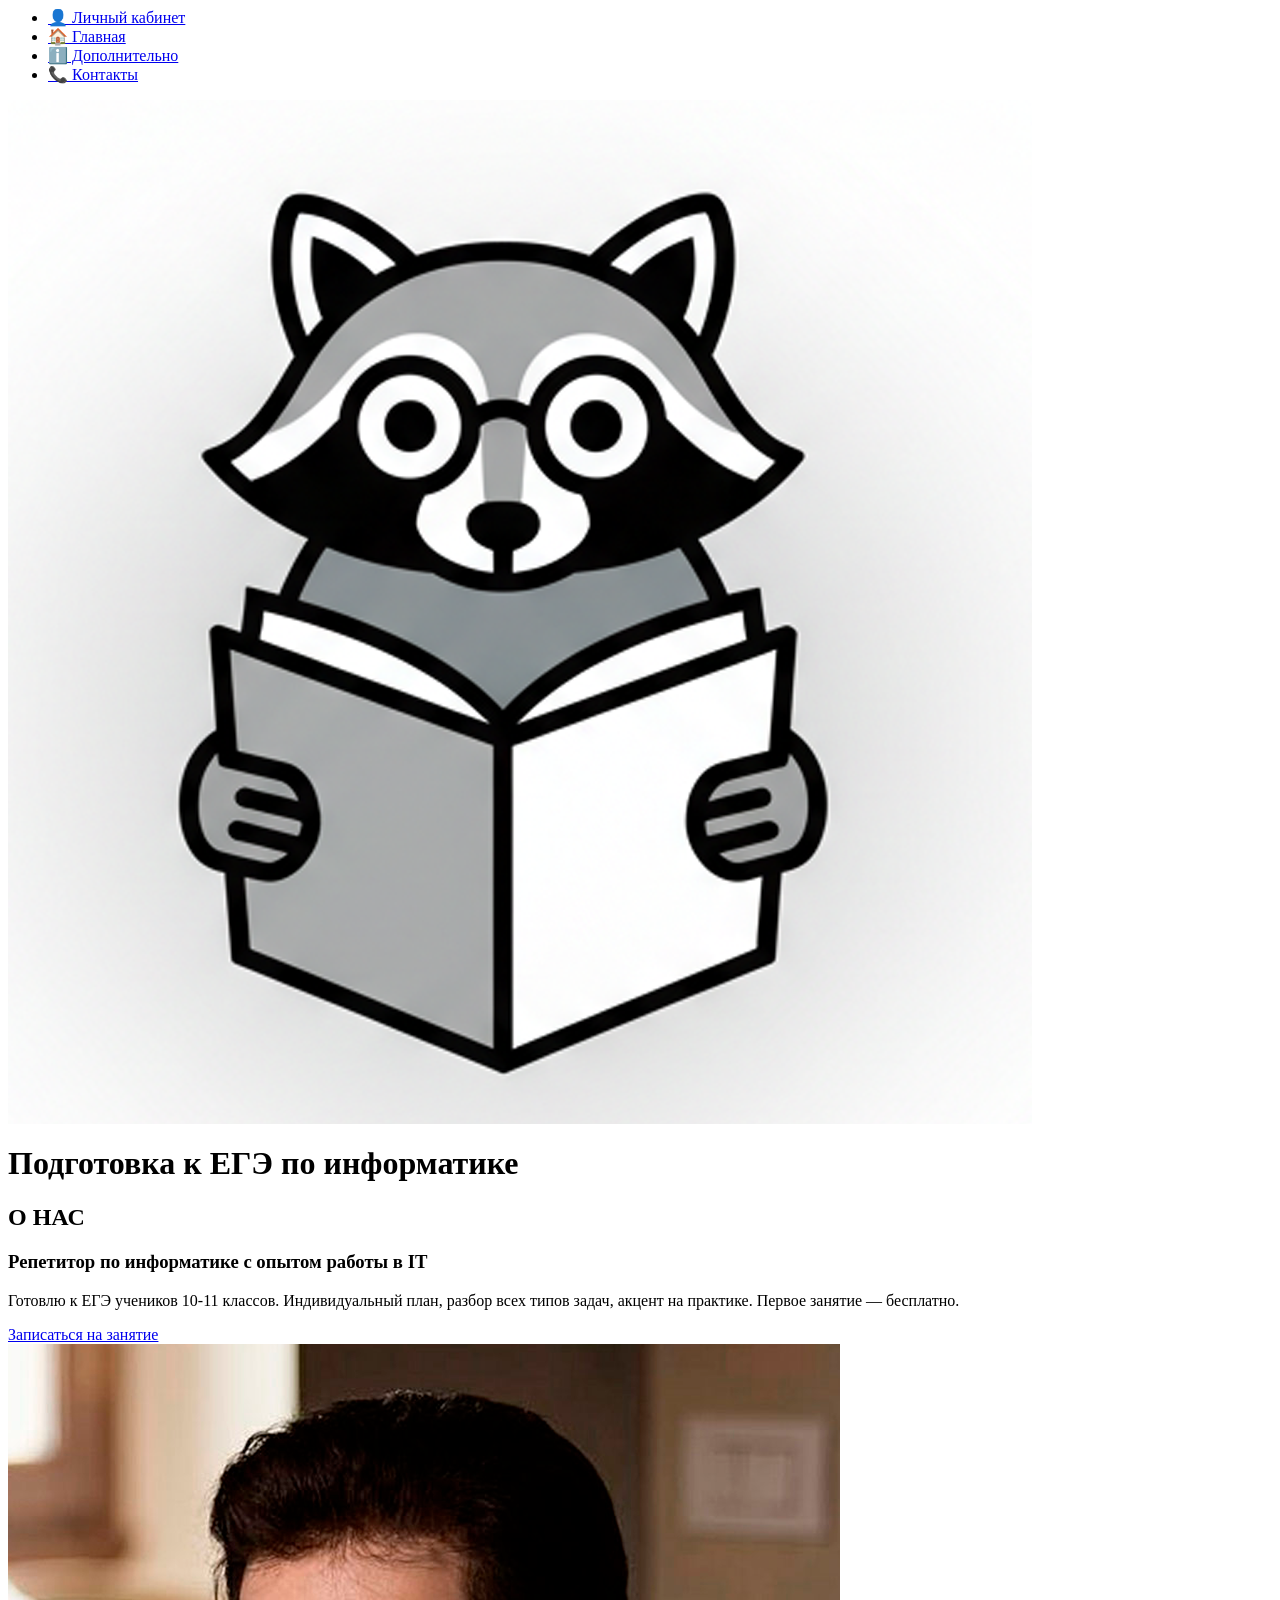
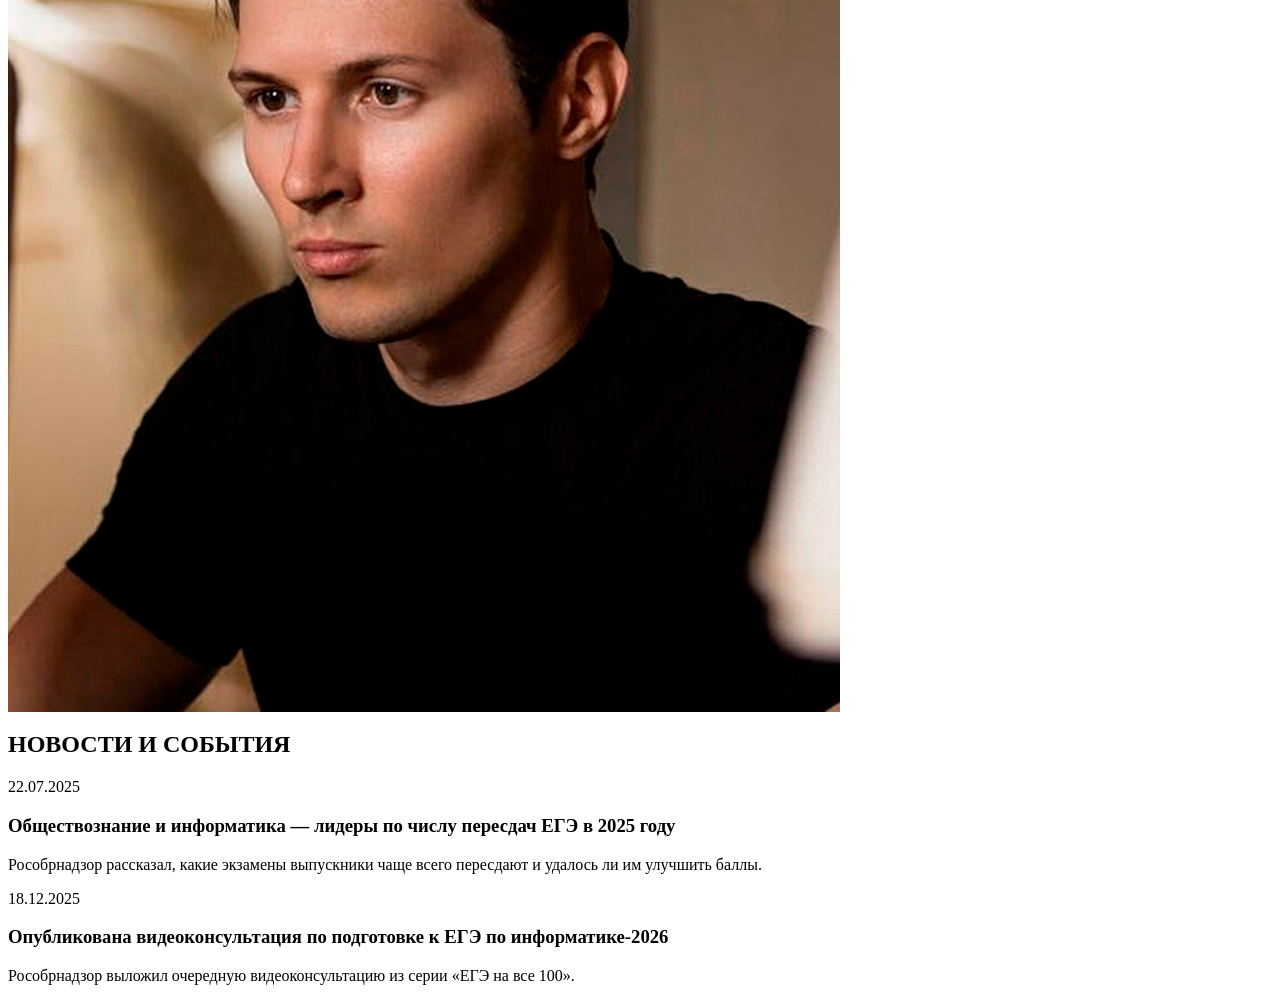
==== index.html @ 3fd27330 "Add files via upload" ====
<html lang="ru">
<head>
    <meta charset="UTF-8">
    <meta name="viewport" content="width=device-width, initial-scale=1.0">
    <title>Подготовка к ЕГЭ по информатике</title>
    <link rel="stylesheet" href="css/style.css">
    <link href="https://fonts.googleapis.com/css2?family=Inter:wght@400;500;600;700&family=Montserrat:wght@600&display=swap" rel="stylesheet">
</head>
<body>    
    <div class="sidebar">
        <ul>
            <li><a href="lk_prew.html">👤 Личный кабинет</a></li>
            <li><a href="index.html" class="active">🏠 Главная</a></li>
            <li><a href="info.html">ℹ️ Дополнительно</a></li>
            <li><a href="contacts.html">📞 Контакты</a></li>
        </ul>
    </div>
    
    <div class="head-block">
        <div class="logo" id="logoContainer">
            <img src="logo.png" alt="Логотип" onerror="this.src='data:image/svg+xml;utf8,<svg xmlns=\'http://www.w3.org/2000/svg\' width=\'40\' height=\'40\' viewBox=\'0 0 24 24\'><circle cx=\'12\' cy=\'12\' r=\'12\' fill=\'%231e293b\'/><text x=\'6\' y=\'18\' font-family=\'Inter\' font-size=\'14\' fill=\'white\'>ЕГЭ</text></svg>'">
        </div>
        <h1>Подготовка к ЕГЭ по информатике</h1>
    </div>
    
    <div id="about">
        <div class="about-content">
            <h2>О НАС</h2>
            <h3>Репетитор по информатике с опытом работы в IT</h3>
            <p>Готовлю к ЕГЭ учеников 10-11 классов. Индивидуальный план, разбор всех типов задач, акцент на практике. Первое занятие — бесплатно.</p>
            <a href="contacts.html" class="btn">Записаться на занятие</a>
        </div>
        <div class="about-photo">
            <div class="photo">
                <img src="ppl.png" alt="Команда" onerror="this.src='data:image/svg+xml;utf8,<svg width=\'400\' height=\'300\' xmlns=\'http://www.w3.org/2000/svg\'><rect width=\'400\' height=\'300\' fill=\'%23e2e8f0\'/><text x=\'50%\' y=\'50%\' font-family=\'Inter\' font-size=\'20\' fill=\'%23475669\' text-anchor=\'middle\' dy=\'.3em\'>Фото</text></svg>'">
            </div>
        </div>
    </div>
    
    <div id="news">
        <div class="text">
            <h2>НОВОСТИ И СОБЫТИЯ</h2>
        </div>
        <div class="news-grid">
            <div class="news-card">
                <span class="news-date">22.07.2025</span>
                <h3 class="news-title">Обществознание и информатика — лидеры по числу пересдач ЕГЭ в 2025 году</h3>
                <p class="news-excerpt">Рособрнадзор рассказал, какие экзамены выпускники чаще всего пересдают и удалось ли им улучшить баллы.</p>
            </div>
            
            <div class="news-card">
                <span class="news-date">18.12.2025</span>
                <h3 class="news-title">Опубликована видеоконсультация по подготовке к ЕГЭ по информатике-2026</h3>
                <p class="news-excerpt">Рособрнадзор выложил очередную видеоконсультацию из серии «ЕГЭ на все 100».</p>
            </div>
        </div>
    </div>
</body>
</html>
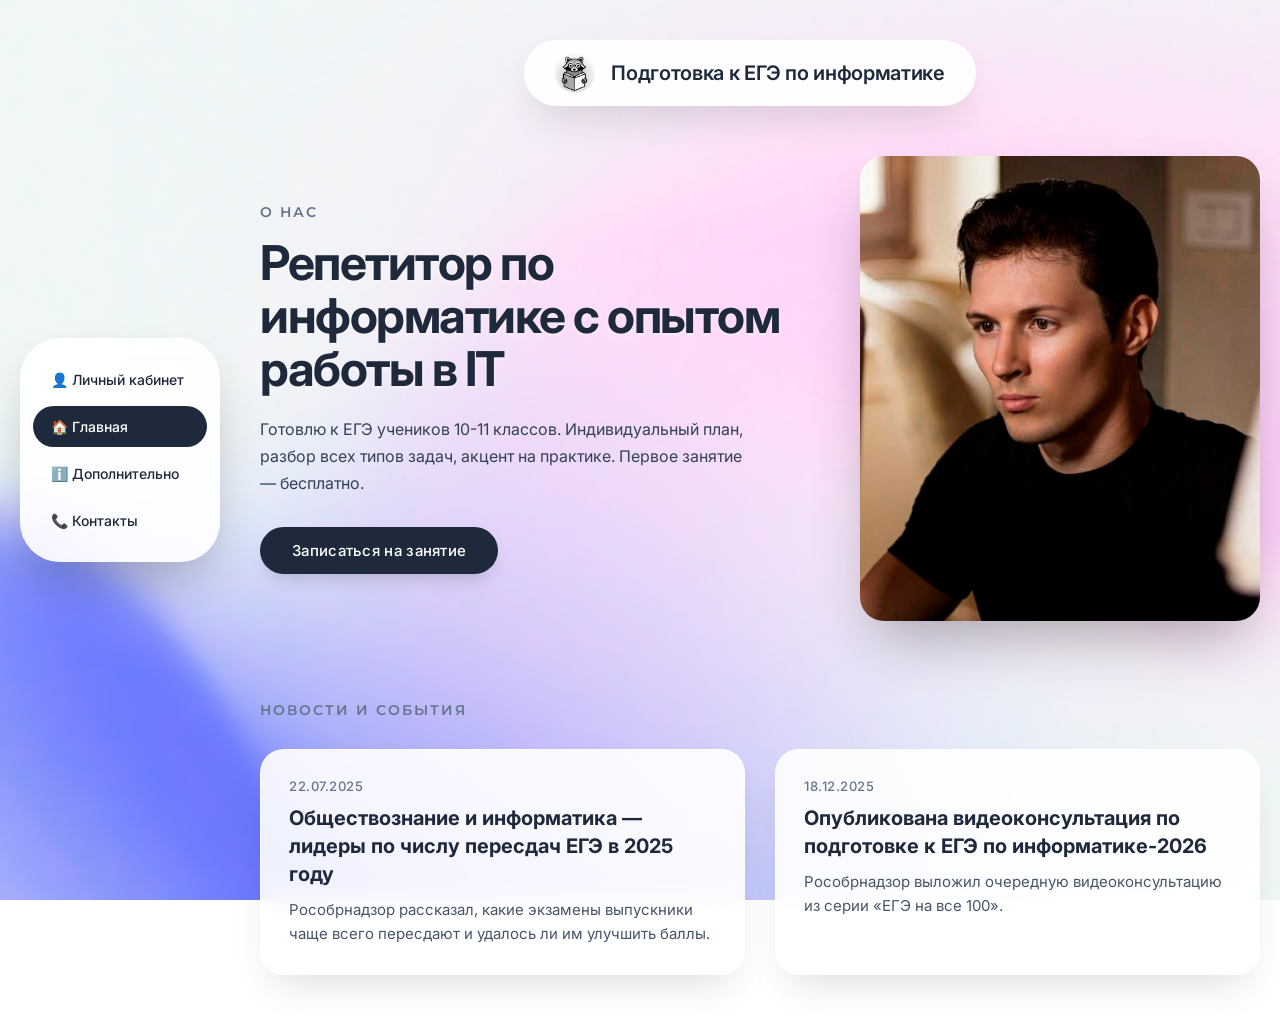
==== commit 593330a2: "Update index.html" ====
--- a/index.html
+++ b/index.html
@@ -3,7 +3,7 @@
     <meta charset="UTF-8">
     <meta name="viewport" content="width=device-width, initial-scale=1.0">
     <title>Подготовка к ЕГЭ по информатике</title>
-    <link rel="stylesheet" href="css/style.css">
+    <link rel="stylesheet" href="style.css">
     <link href="https://fonts.googleapis.com/css2?family=Inter:wght@400;500;600;700&family=Montserrat:wght@600&display=swap" rel="stylesheet">
 </head>
 <body>    
@@ -56,4 +56,4 @@
         </div>
     </div>
 </body>
-</html>+</html>
--- a/style.css
+++ b/style.css
@@ -0,0 +1,742 @@
+/* ===== ОСНОВНЫЕ СТИЛИ ===== */
+* {
+    margin: 0;
+    padding: 0;
+    box-sizing: border-box;
+}
+
+body {
+    font-family: 'Inter', -apple-system, BlinkMacSystemFont, 'Segoe UI', Roboto, sans-serif;
+    background: url('../backg.jpg') no-repeat center center fixed;
+    background-size: cover;
+    min-height: 100vh;
+    display: flex;
+    flex-direction: column;
+    align-items: center;
+    position: relative;
+    padding: 20px;
+    color: #1e293b;
+}
+
+/* ===== НАВИГАЦИЯ ===== */
+.sidebar {
+    position: fixed;
+    left: 20px;
+    top: 50%;
+    transform: translateY(-50%);
+    background: rgba(255, 255, 255, 0.9);
+    backdrop-filter: blur(10px);
+    -webkit-backdrop-filter: blur(10px);
+    border-radius: 40px;
+    padding: 20px 12px;
+    width: 200px;
+    box-shadow: 0 25px 50px -12px rgba(0, 0, 0, 0.25);
+    z-index: 1000;
+    border: 1px solid rgba(255, 255, 255, 0.5);
+}
+
+.sidebar ul {
+    list-style: none;
+    display: flex;
+    flex-direction: column;
+    gap: 6px;
+}
+
+.sidebar a {
+    text-decoration: none;
+    color: #1e293b;
+    font-weight: 500;
+    padding: 12px 18px;
+    display: block;
+    border-radius: 24px;
+    transition: all 0.2s ease;
+    font-size: 14px;
+}
+
+.sidebar a:hover {
+    background: #1e293b;
+    color: white;
+}
+
+.sidebar a.active {
+    background: #1e293b;
+    color: white;
+}
+
+/* ===== ШАПКА (УМЕНЬШЕНА) ===== */
+.head-block {
+    background: rgba(255, 255, 255, 0.9);
+    backdrop-filter: blur(10px);
+    -webkit-backdrop-filter: blur(10px);
+    border-radius: 40px;
+    padding: 12px 30px;
+    display: flex;
+    align-items: center;
+    gap: 16px;
+    margin-top: 20px;
+    margin-left: 220px;
+    box-shadow: 0 20px 40px -12px rgba(0, 0, 0, 0.15);
+    border: 1px solid rgba(255, 255, 255, 0.6);
+    width: fit-content;
+}
+
+/* ===== ЛОГОТИП (УМЕНЬШЕН) ===== */
+.logo {
+    width: 40px;
+    height: 40px;
+    background: #1e293b;
+    border-radius: 20px;
+    display: flex;
+    align-items: center;
+    justify-content: center;
+    overflow: hidden;
+}
+
+.logo img {
+    width: 100%;
+    height: 100%;
+    object-fit: cover;
+    display: block;
+}
+
+/* ===== ЗАГОЛОВОК (УМЕНЬШЕН) ===== */
+h1 {
+    margin: 0;
+    font-size: 20px;
+    font-weight: 600;
+    color: #1e293b;
+    letter-spacing: -0.3px;
+}
+
+/* ===== ОСНОВНЫЕ СЕКЦИИ ===== */
+#about {
+    margin-top: 30px;
+    margin-left: 240px;
+    width: 1000px;
+    max-width: calc(100% - 240px);
+    scroll-margin-top: 30px;
+    padding: 20px 0;
+    display: flex;
+    gap: 50px;
+    align-items: center;
+}
+
+.about-content {
+    flex: 1;
+}
+
+.about-content h2 {
+    margin: 0 0 16px 0;
+    font-family: 'Montserrat', 'Inter', sans-serif;
+    font-size: 14px;
+    font-weight: 600;
+    letter-spacing: 2px;
+    text-transform: uppercase;
+    color: #64748b;
+}
+
+.about-content h3 {
+    margin: 0 0 20px 0;
+    font-size: 48px;
+    font-weight: 700;
+    color: #1e293b;
+    letter-spacing: -1.5px;
+    line-height: 1.1;
+    text-shadow: 0 2px 4px rgba(255,255,255,0.5);
+}
+
+.about-content p {
+    margin: 0 0 30px 0;
+    font-size: 16px;
+    line-height: 1.7;
+    color: #334155;
+    font-weight: 400;
+    max-width: 500px;
+}
+
+.about-photo {
+    flex: 1;
+    max-width: 400px;
+}
+
+.about-photo .photo {
+    width: 100%;
+    border-radius: 24px;
+    overflow: hidden;
+    box-shadow: 0 30px 60px -15px rgba(0, 0, 0, 0.3);
+}
+
+.photo img {
+    width: 100%;
+    height: auto;
+    display: block;
+}
+
+/* ===== КНОПКА ===== */
+.btn {
+    display: inline-block;
+    background: #1e293b;
+    color: white;
+    text-decoration: none;
+    padding: 14px 32px;
+    border-radius: 40px;
+    font-weight: 500;
+    font-size: 15px;
+    letter-spacing: 0.3px;
+    transition: all 0.2s ease;
+    border: none;
+    cursor: pointer;
+    box-shadow: 0 10px 20px -8px rgba(0, 0, 0, 0.2);
+}
+
+.btn:hover {
+    background: #0f172a;
+    transform: translateY(-2px);
+    box-shadow: 0 15px 30px -8px rgba(0, 0, 0, 0.3);
+}
+
+/* ===== НОВОСТИ ===== */
+#news {
+    margin-top: 20px;
+    margin-left: 240px;
+    width: 1000px;
+    max-width: calc(100% - 240px);
+    scroll-margin-top: 30px;
+    padding: 40px 0;
+}
+
+#news .text h2 {
+    font-family: 'Montserrat', 'Inter', sans-serif;
+    font-size: 14px;
+    font-weight: 600;
+    letter-spacing: 2px;
+    text-transform: uppercase;
+    color: #64748b;
+    margin-bottom: 30px;
+}
+
+.news-grid {
+    display: grid;
+    grid-template-columns: repeat(2, 1fr);
+    gap: 30px;
+}
+
+.news-card {
+    background: rgba(255, 255, 255, 0.9);
+    backdrop-filter: blur(10px);
+    -webkit-backdrop-filter: blur(10px);
+    border-radius: 24px;
+    padding: 28px;
+    border: 1px solid rgba(255, 255, 255, 0.8);
+    box-shadow: 0 20px 40px -15px rgba(0, 0, 0, 0.15);
+}
+
+.news-date {
+    font-size: 13px;
+    color: #64748b;
+    font-weight: 500;
+    margin-bottom: 10px;
+    display: block;
+    text-transform: uppercase;
+    letter-spacing: 0.5px;
+}
+
+.news-title {
+    font-size: 20px;
+    font-weight: 700;
+    color: #1e293b;
+    margin-bottom: 10px;
+    line-height: 1.4;
+}
+
+.news-excerpt {
+    font-size: 15px;
+    color: #475569;
+    line-height: 1.6;
+    margin-bottom: 0;
+}
+
+/* ===== АНИМАЦИИ ===== */
+@keyframes fadeIn {
+    from {
+        opacity: 0;
+        transform: translateY(20px);
+    }
+    to {
+        opacity: 1;
+        transform: translateY(0);
+    }
+}
+
+#about, #news {
+    animation: fadeIn 0.6s ease-out;
+}
+
+/* ===== СКРОЛЛ ===== */
+html {
+    scroll-behavior: smooth;
+}
+
+/* ===== МОБИЛЬНАЯ ВЕРСИЯ ===== */
+
+/* Планшеты (горизонтальная ориентация) */
+@media (max-width: 1200px) and (min-width: 769px) {
+    .sidebar {
+        position: fixed;
+        left: 10px;
+        width: 180px;
+        padding: 20px 12px;
+    }
+    
+    .sidebar a {
+        padding: 12px 16px;
+        font-size: 14px;
+    }
+    
+    .head-block {
+        margin-left: 200px;
+        padding: 16px 30px;
+    }
+    
+    .head-block h1 {
+        font-size: 24px;
+    }
+    
+    #about, #news, #contacts, #booking, #about-course, #login-section {
+        margin-left: 200px;
+        width: calc(100% - 220px);
+    }
+}
+
+/* Планшеты (вертикальная ориентация) и большие телефоны */
+@media (max-width: 768px) {
+    body {
+        padding: 10px;
+    }
+    
+    /* Мобильное меню - ВВЕРХУ ЭКРАНА */
+    .sidebar {
+        position: relative;
+        left: 0;
+        top: 0;
+        transform: none;
+        width: 100%;
+        margin: 0 0 15px 0;
+        padding: 12px;
+        background: rgba(255, 255, 255, 0.95);
+        backdrop-filter: blur(10px);
+        -webkit-backdrop-filter: blur(10px);
+        border-radius: 30px;
+    }
+    
+    .sidebar ul {
+        flex-direction: row;
+        flex-wrap: wrap;
+        justify-content: center;
+        gap: 5px;
+    }
+    
+    .sidebar a {
+        padding: 10px 16px;
+        font-size: 14px;
+        white-space: nowrap;
+        border-radius: 30px;
+    }
+    
+    /* Шапка */
+    .head-block {
+        margin: 0 0 15px 0;
+        width: 100%;
+        padding: 12px 20px;
+    }
+    
+    .head-block h1 {
+        font-size: 18px;
+    }
+    
+    /* Логотип в мобильной версии */
+    .logo {
+        width: 40px;
+        height: 40px;
+    }
+    
+    /* Основные секции */
+    #about, #news, #contacts, #booking, #about-course, #login-section {
+        margin: 15px 0;
+        width: 100%;
+        max-width: 100%;
+        padding: 20px 0;
+    }
+    
+    /* Для страницы контактов */
+    #contacts {
+        flex-direction: column;
+        gap: 25px;
+    }
+    
+    .contacts-content h3 {
+        font-size: 32px;
+    }
+    
+    .contact-item {
+        max-width: 100%;
+    }
+    
+    .contacts-photo {
+        max-width: 100%;
+        left: 0;
+        top: 0;
+    }
+    
+    /* Для страницы информации */
+    #about-course .text h3 {
+        font-size: 32px;
+    }
+    
+    .info-grid,
+    .features-list,
+    .reviews-grid,
+    .prices-grid {
+        grid-template-columns: 1fr;
+        gap: 15px;
+    }
+    
+    .info-card,
+    .news-card,
+    .price-card,
+    .review-card {
+        padding: 24px;
+    }
+    
+    /* Формы */
+    form, .login-card {
+        padding: 25px;
+    }
+    
+    .form-group input {
+        padding: 16px 20px;
+    }
+    
+    .login-btn, .price-btn, .btn, input[type="submit"] {
+        padding: 16px 24px;
+        font-size: 16px;
+    }
+    
+    /* Заголовки */
+    .text h2, .contacts-content h2, #about-course .text h2 {
+        font-size: 12px;
+    }
+    
+    .text h3, .contacts-content h3, #about-course .text h3, .login-header h3 {
+        font-size: 28px;
+    }
+    
+    /* Радиокнопки */
+    .radio-group {
+        flex-direction: column;
+        gap: 12px;
+        align-items: flex-start;
+        padding-left: 10px;
+    }
+}
+
+/* Маленькие телефоны */
+@media (max-width: 480px) {
+    .sidebar {
+        padding: 10px;
+    }
+    
+    .sidebar a {
+        padding: 8px 14px;
+        font-size: 13px;
+    }
+    
+    .head-block {
+        padding: 10px 16px;
+    }
+    
+    .head-block h1 {
+        font-size: 16px;
+    }
+    
+    .logo {
+        width: 36px;
+        height: 36px;
+    }
+    
+    .text h3, .contacts-content h3, #about-course .text h3, .login-header h3 {
+        font-size: 24px;
+    }
+    
+    .info-card,
+    .news-card,
+    .price-card,
+    .review-card {
+        padding: 20px;
+    }
+    
+    .info-card h3 {
+        font-size: 20px !important;
+    }
+    
+    .price-value {
+        font-size: 32px;
+    }
+    
+    .price-old {
+        font-size: 18px;
+    }
+    
+    form, .login-card {
+        padding: 20px;
+    }
+    
+    .form-group input {
+        padding: 14px 18px;
+        font-size: 15px;
+    }
+    
+    .login-btn, .price-btn, .btn, input[type="submit"] {
+        padding: 14px 20px;
+        font-size: 15px;
+    }
+    
+    .contact-item {
+        padding: 10px 16px;
+    }
+    
+    .contact-icon {
+        width: 36px;
+        height: 36px;
+        font-size: 16px;
+    }
+}
+
+/* Очень маленькие телефоны */
+@media (max-width: 320px) {
+    .sidebar a {
+        padding: 6px 12px;
+        font-size: 12px;
+    }
+    
+    .head-block h1 {
+        font-size: 14px;
+    }
+    
+    .text h3, .contacts-content h3, #about-course .text h3, .login-header h3 {
+        font-size: 22px;
+    }
+    
+    .price-value {
+        font-size: 28px;
+    }
+}
+/* ===== АНИМАЦИИ ===== */
+@keyframes fadeInUp {
+    from {
+        opacity: 0;
+        transform: translateY(20px);
+    }
+    to {
+        opacity: 1;
+        transform: translateY(0);
+    }
+}
+
+@keyframes fadeIn {
+    from {
+        opacity: 0;
+    }
+    to {
+        opacity: 1;
+    }
+}
+
+@keyframes slideInLeft {
+    from {
+        opacity: 0;
+        transform: translateX(-30px);
+    }
+    to {
+        opacity: 1;
+        transform: translateX(0);
+    }
+}
+
+@keyframes slideInRight {
+    from {
+        opacity: 0;
+        transform: translateX(30px);
+    }
+    to {
+        opacity: 1;
+        transform: translateX(0);
+    }
+}
+
+@keyframes scaleIn {
+    from {
+        opacity: 0;
+        transform: scale(0.95);
+    }
+    to {
+        opacity: 1;
+        transform: scale(1);
+    }
+}
+
+/* ===== АНИМАЦИИ ===== */
+@keyframes slideUp {
+    from {
+        opacity: 0;
+        transform: translateY(40px);
+    }
+    to {
+        opacity: 1;
+        transform: translateY(0);
+    }
+}
+
+@keyframes slideUpLight {
+    from {
+        opacity: 0;
+        transform: translateY(20px);
+    }
+    to {
+        opacity: 1;
+        transform: translateY(0);
+    }
+}
+
+@keyframes fadeIn {
+    from {
+        opacity: 0;
+    }
+    to {
+        opacity: 1;
+    }
+}
+
+/* ===== ОСНОВНЫЕ АНИМАЦИИ ДЛЯ ВСЕХ ЭЛЕМЕНТОВ ===== */
+
+/* Шапка */
+.head-block {
+    animation: slideUp 0.5s ease-out;
+}
+
+/* Основные секции */
+#about, #news, #contacts, #booking, #about-course, #login-section {
+    animation: slideUp 0.6s ease-out;
+}
+
+/* Заголовки */
+.text h2, .text h3, 
+.contacts-content h2, .contacts-content h3,
+#about-course .text h2, #about-course .text h3,
+.login-header h3,
+.features-section h3,
+.prices-section h3,
+.reviews-section h3 {
+    animation: slideUp 0.5s ease-out;
+}
+
+/* Карточки - все появляются снизу */
+.info-card, 
+.news-card, 
+.price-card, 
+.review-card, 
+.contact-item,
+.feature-item,
+.demo-credentials {
+    opacity: 0;
+    animation: slideUp 0.5s ease-out forwards;
+}
+
+/* Задержки для карточек (появляются последовательно снизу) */
+.info-card:nth-child(1) { animation-delay: 0.1s; }
+.info-card:nth-child(2) { animation-delay: 0.2s; }
+.info-card:nth-child(3) { animation-delay: 0.3s; }
+.info-card:nth-child(4) { animation-delay: 0.4s; }
+
+.news-card:nth-child(1) { animation-delay: 0.1s; }
+.news-card:nth-child(2) { animation-delay: 0.2s; }
+
+.price-card:nth-child(1) { animation-delay: 0.1s; }
+.price-card:nth-child(2) { animation-delay: 0.2s; }
+
+.review-card:nth-child(1) { animation-delay: 0.1s; }
+.review-card:nth-child(2) { animation-delay: 0.2s; }
+.review-card:nth-child(3) { animation-delay: 0.3s; }
+
+.contact-item:nth-child(1) { animation-delay: 0.1s; }
+.contact-item:nth-child(2) { animation-delay: 0.2s; }
+.contact-item:nth-child(3) { animation-delay: 0.3s; }
+.contact-item:nth-child(4) { animation-delay: 0.4s; }
+.contact-item:nth-child(5) { animation-delay: 0.5s; }
+
+.feature-item:nth-child(1) { animation-delay: 0.1s; }
+.feature-item:nth-child(2) { animation-delay: 0.2s; }
+.feature-item:nth-child(3) { animation-delay: 0.3s; }
+.feature-item:nth-child(4) { animation-delay: 0.4s; }
+
+/* Изображения */
+.photo, .contacts-photo .photo {
+    opacity: 0;
+    animation: slideUp 0.7s ease-out forwards;
+}
+
+/* Формы и элементы форм */
+form, .login-form, .login-card {
+    animation: slideUp 0.7s ease-out;
+}
+
+.form-group {
+    opacity: 0;
+    animation: slideUp 0.5s ease-out forwards;
+}
+
+.form-group:nth-child(1) { animation-delay: 0.1s; }
+.form-group:nth-child(2) { animation-delay: 0.2s; }
+.form-group:nth-child(3) { animation-delay: 0.3s; }
+
+/* Кнопки */
+.login-btn, .price-btn, .btn, input[type="submit"] {
+    opacity: 0;
+    animation: slideUp 0.5s ease-out forwards;
+    animation-delay: 0.3s;
+    transition: all 0.3s ease;
+}
+
+/* Эффекты при наведении */
+.login-btn:hover, .price-btn:hover, .btn:hover, input[type="submit"]:hover {
+    transform: translateY(-3px);
+    box-shadow: 0 20px 30px -10px rgba(0, 0, 0, 0.3);
+}
+
+/* Сообщения */
+.error-message, .success-message {
+    animation: slideUp 0.3s ease-out;
+}
+
+/* Текст внутри секций */
+.text p, .contacts-content p, #about-course .text p,
+.features-list p, .price-description, .review-text {
+    opacity: 0;
+    animation: slideUp 0.5s ease-out forwards;
+}
+
+.text p:nth-child(1) { animation-delay: 0.1s; }
+.text p:nth-child(2) { animation-delay: 0.2s; }
+.text p:nth-child(3) { animation-delay: 0.3s; }
+
+/* Специально для страницы входа */
+.demo-credentials {
+    animation-delay: 0.4s;
+}
+
+/* Адаптация для мобильных */
+@media (max-width: 768px) {
+    .info-card, .news-card, .price-card, .review-card, .contact-item {
+        animation-duration: 0.4s;
+    }
+}
